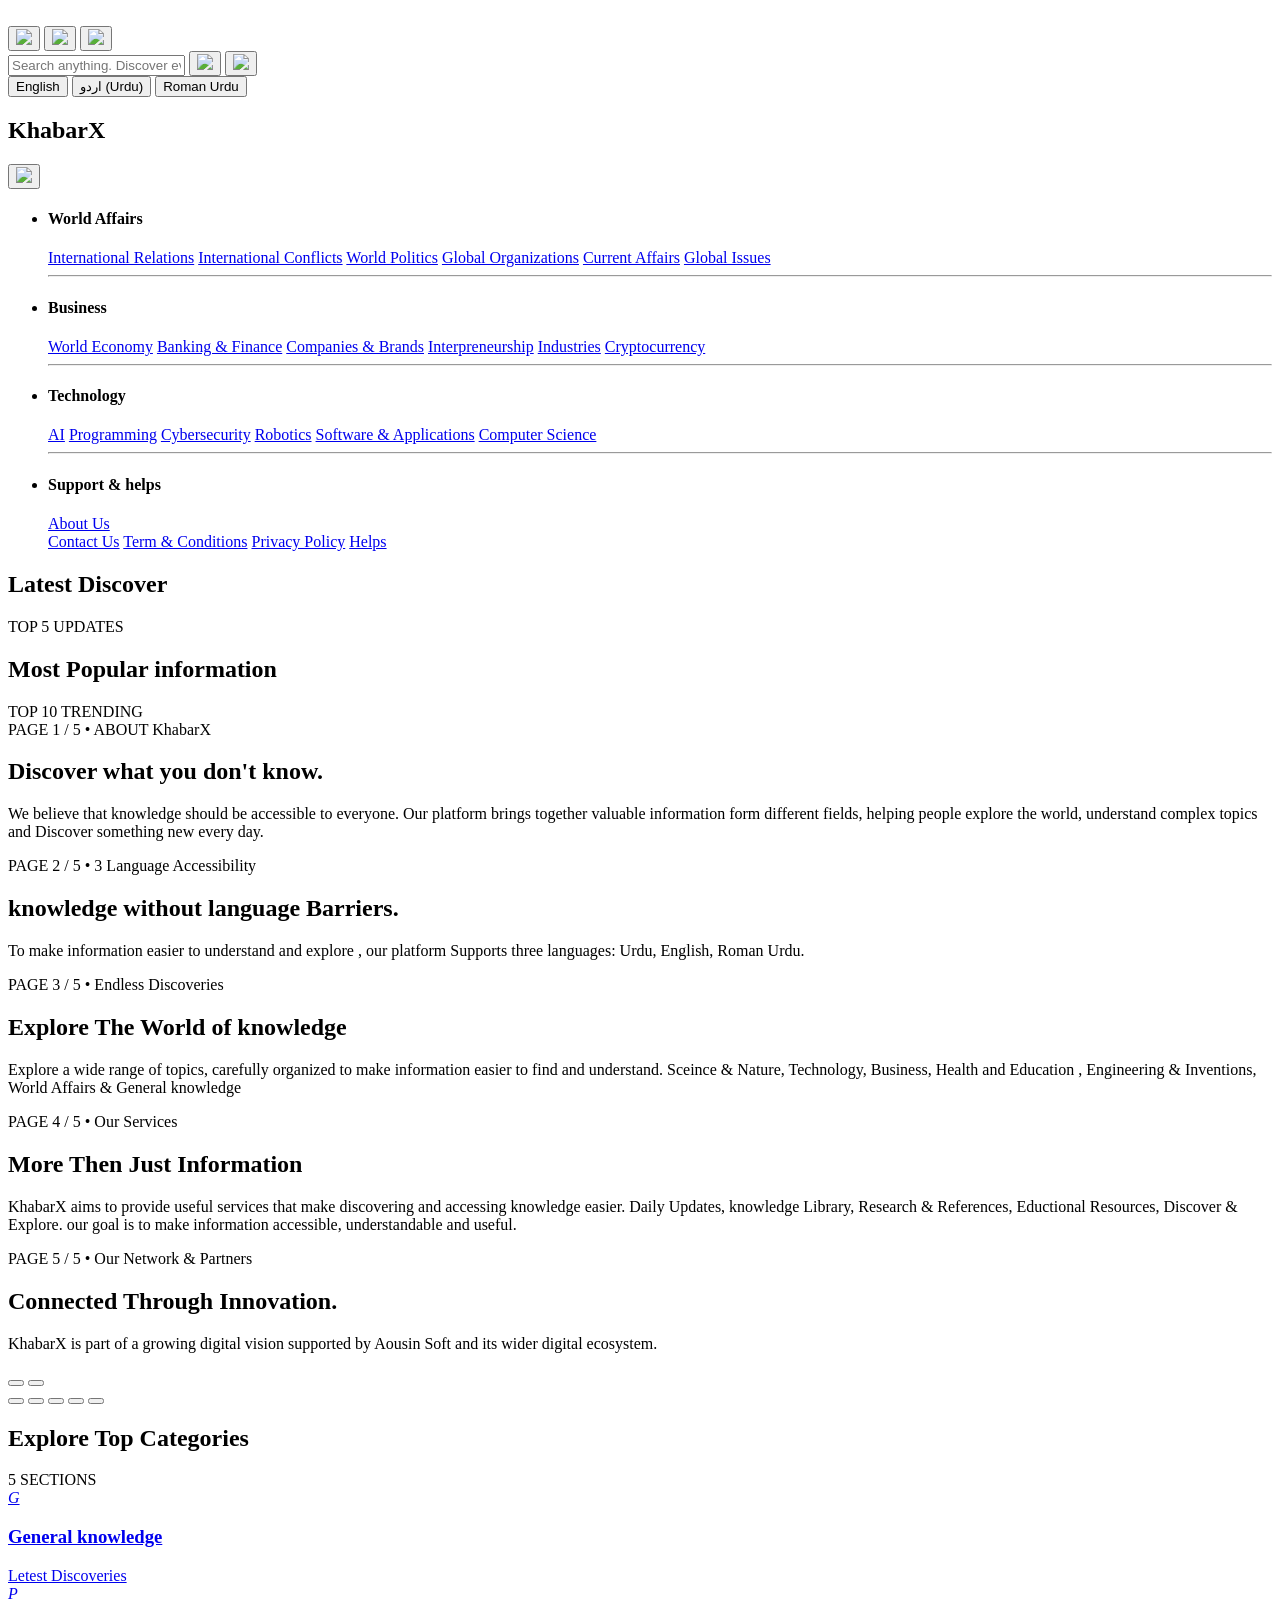
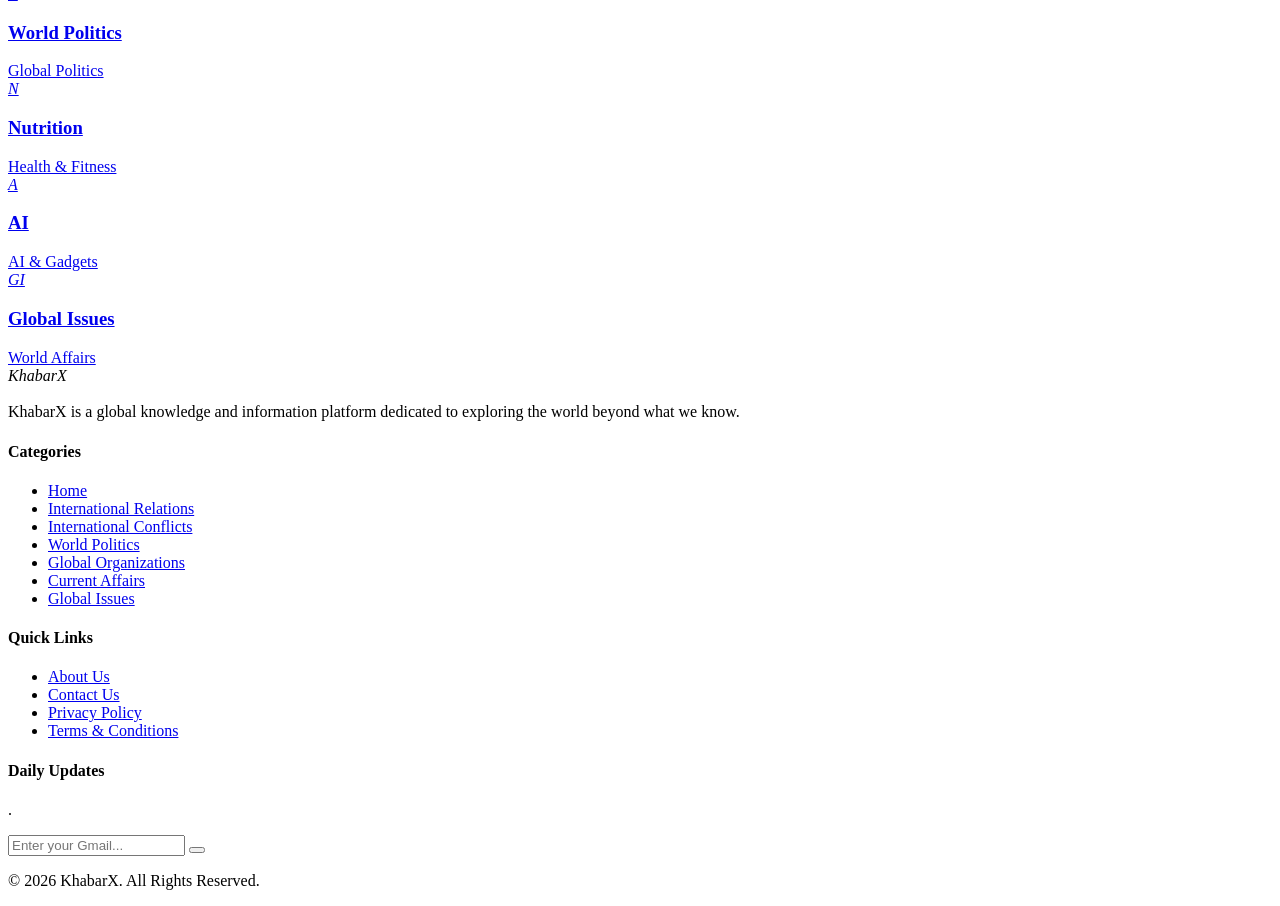
==== index.html @ 2eea6e73 "index file hian" ====
<!DOCTYPE html>
<html lang="en">
<head>
    <meta charset="UTF-8">
    <!-- Har device (Mobile, Tablet, PC) par sahi dikhne ke liye -->
    <meta name="viewport" content="width=device-width, initial-scale=1.0">
    <title>KHABARX</title>

    
    <!-- Agle step mein hum is CSS file ko banayenge -->
    <link rel="stylesheet" href="style.css">
</head>
<body>

    <!-- ================= HEADER SECTION ================= -->
    <header class="main-header">
        <!-- Left Side: Logo aur Website ka Naam -->
        <div class="header-left">
            <a href="index.html" class="brand">
                <i class="fa-solid fa-newspaper logo-icon"><img src="pic/logo.png" alt=""></i>
                <span class="site-name"></span>
            </a>
        </div>

        <!-- Right Side: Search, Language Changer, aur Menu Button -->
        <div class="header-right">
            <!-- Search Icon -->
            <button class="icon-btn" id="search-btn" aria-label="Search">
                <i class="fa-solid fa-magnifying-glass"><img src="pic/search.PNG"></i>
            </button>

            <!-- Language Changer Icon -->
            <button class="icon-btn" id="lang-btn" aria-label="Change Language">
                <i class="fa-solid fa-globe"><img src="pic/language.PNG"></i>
            </button>

            <!-- Menu Button Icon -->
            <button class="icon-btn" id="menu-btn" aria-label="Open Menu">
                <i class="fa-solid fa-bars"><img src="pic/menu.PNG"></i>
            </button>
        </div>
            <!-- ================= HIDDEN PANELS (Click karne par khulenge) ================= -->
    
    <!-- 1. Search Bar Panel -->
      <!-- 1. Search Bar Panel (Search + Close Buttons ke saath) -->
    <div id="search-panel" class="hidden-panel search-box-container">
        <div class="search-inner">
            <input type="text" id="search-input" placeholder="Search anything. Discover everything...">
            <!-- Button 1: Search karne ke liye -->
            <button id="submit-search" class="search-action-btn" aria-label="Search">
                <i class="fa-solid fa-magnifying-glass"><img src="pic/search.PNG"></i>
            </button>
            <!-- Button 2: Band karne ke liye -->
            <button id="close-search" class="close-btn" aria-label="Close">
                <i class="fa-solid fa-xmark"><img src="pic/close.PNG"></i>
            </button>
        </div>
    </div>

    <!-- 2. Language Dropdown Menu (3 Zabanein) -->
    <div id="lang-panel" class="hidden-panel lang-dropdown">
        <button class="lang-option active" data-lang="roman">English</button>
        <button class="lang-option" data-lang="urdu">اردو (Urdu)</button>
        <button class="lang-option" data-lang="english">Roman Urdu</button>
    </div>

    <!-- 3. Side Navigation Menu Drawer -->
    <div id="menu-panel" class="hidden-panel side-menu">
        <div class="menu-header">
            <h2>KhabarX</h2>
            <button id="close-menu" class="close-btn"><i class="fa-solid fa-xmark"><img src="pic/close.PNG"></i></button>
        </div>
        <ul class="menu-links">
            <!-- Side Menu aur Footer ke Links ko aise update karein -->
         <li><h4  class="catmenu">World Affairs</h4>
            <a href="category.html?cat=International-Relations">International Relations</a>
            <a href="category.html?cat=International-Conflicts">International Conflicts</a>
            <a href="category.html?cat=World-Politics">World Politics</a>   
            <a href="category.html?cat=Global-Organizations">Global Organizations</a>
            <a href="category.html?cat=Current-Affairs">Current Affairs</a>
            <a href="category.html?cat=Global-Issues">Global Issues</a>   
            <hr>
         </li>
         <li><h4  class="catmenu">Business</h4>
            <a href="category.html?cat=World-Economy">World Economy</a>
            <a href="category.html?cat=Banking-and-Finance">Banking & Finance</a>
            <a href="category.html?cat=Companies-and-Brands">Companies & Brands</a>   
            <a href="category.html?cat=Entrepreneurship">Interpreneurship</a>
            <a href="category.html?cat=Industries">Industries</a>
            <a href="category.html?cat=Cryptocurrency">Cryptocurrency</a>   
            <hr>
         </li>
          <li><h4  class="catmenu">Technology</h4>
            <a href="category.html?cat=AI">AI</a>
            <a href="category.html?cat=Programming">Programming</a>
            <a href="category.html?cat=Cybersecurity">Cybersecurity</a>   
            <a href="category.html?cat=Robotics">Robotics</a>
            <a href="category.html?cat=Software-and-Applications">Software & Applications</a>
            <a href="category.html?cat=Computer-Science">Computer Science</a>   
            <hr>
         </li>
         
         <li><h4 class="catmenu">Support & helps </h4>
            <a href="about.html">About Us</a></li>
            <a href="contuct.html">Contact Us</a></li>
            <a href="terms&conditions.html">Term & Conditions</a></li>
            <a href="privacy-policy.html">Privacy Policy</a></li>
            <a href="help.html">Helps</a></li>
            

       

        </ul>
        
    </div>

    </header>

    <!-- ================= MAIN CONTENT (Khali Jagah News Ke Liye) ================= -->
       <!-- ================= MAIN CONTENT ================= -->
    <main id="news-container">
        <!-- Section 2: Overall Latest 5 News -->
        <section class="latest-news-section">
            <div class="section-header">
                <h2><i class="fa-solid fa-bolt"></i> Latest Discover</h2>
                <span class="live-tag">TOP 5 UPDATES</span>
            </div>

            <!-- JavaScript yahan khud-ba-khud Latest 5 News dale gi -->
            <div id="home-latest-news-grid" class="latest-magazine-grid"></div>
        </section>

        

            <!-- ================= SECTION 4: MOST POPULAR 10 NEWS ================= -->
    <section class="popular-news-section">
        <div class="popular-container">
            <div class="section-header">
                 <h2><i class="fa-solid fa-fire"></i> <span>Most Popular information</span></h2>
                 <span class="live-tag" data-translate="top10Tag">TOP 10 TRENDING</span>
            </div>

            <!-- JavaScript yahan khud-ba-khud Top 10 Popular News dale gi -->
            <div id="popular-news-grid" class="popular-grid"></div>
        </div>
    </section>
        <!-- ================= SECTION 4: FULL-WIDTH 5-PAGE KNOWLEDGE SLIDER ================= -->
    <section class="full-width-slider-section">
        <div class="fw-slider-container">

            <!-- SLIDE 1 -->
            <div class="fw-slide active">
                <div class="fw-slide-content">
                    <span class="fw-badge">PAGE 1 / 5 • ABOUT KhabarX</span>
                    <div class="fw-icon"><i class="fa-solid fa-newspaper"></i></div>
                    <h2>Discover what you don't know.</h2>
                    <p>We believe that knowledge should be accessible to everyone. Our platform brings together valuable information form different fields, helping people explore the world, understand complex topics and Discover something new every day.</p>
                </div>
            </div>

            <!-- SLIDE 2 -->
            <div class="fw-slide">
                <div class="fw-slide-content">
                    <span class="fw-badge">PAGE 2 / 5 • 3 Language Accessibility</span>
                    <div class="fw-icon"><i class="fa-solid fa-globe"></i></div>
                    <h2>knowledge without language Barriers.</h2>
                    <p>To make information easier to understand and explore , our platform Supports three languages: Urdu, English, Roman Urdu.</p>
                </div>
            </div>

            <!-- SLIDE 3 -->
            <div class="fw-slide">
                <div class="fw-slide-content">
                    <span class="fw-badge">PAGE 3 / 5 • Endless Discoveries</span>
                    <div class="fw-icon"><i class="fa-solid fa-bolt"></i></div>
                    <h2>Explore The World of knowledge</h2>
                    <p>Explore a wide range of topics, carefully organized to make information easier to find and understand. Sceince & Nature, Technology, Business, Health and Education , Engineering & Inventions, World Affairs & General knowledge</p>
                </div>
            </div>

            <!-- SLIDE 4 -->
            <div class="fw-slide">
                <div class="fw-slide-content">
                    <span class="fw-badge">PAGE 4 / 5 • Our Services</span>
                    <div class="fw-icon"><i class="fa-solid fa-magnifying-glass"></i></div>
                    <h2>More Then Just Information</h2>
                    <p>KhabarX aims to provide useful services that make discovering and accessing knowledge easier. Daily Updates, knowledge Library, Research & References, Eductional Resources, Discover & Explore.  our goal is to make information accessible, understandable and useful.</p>
                </div>
            </div>

            <!-- SLIDE 5 -->
            <div class="fw-slide">
                <div class="fw-slide-content">
                    <span class="fw-badge">PAGE 5 / 5 • Our Network & Partners</span>
                    <div class="fw-icon"><i class="fa-solid fa-layer-group"></i></div>
                    <h2>Connected Through Innovation.</h2>
                    <p>KhabarX is part of a growing digital vision supported by Aousin Soft and its wider digital ecosystem.</p>
                </div>
            </div>

            <!-- Left & Right Arrows -->
            <button class="fw-arrow fw-prev" id="fw-prev-btn" aria-label="Previous">
                <i class="fa-solid fa-chevron-left"></i>
            </button>
            <button class="fw-arrow fw-next" id="fw-next-btn" aria-label="Next">
                <i class="fa-solid fa-chevron-right"></i>
            </button>

            <!-- Neeche 5 Dots -->
            <div class="fw-dots">
                <button class="fw-dot active" data-slide="0"></button>
                <button class="fw-dot" data-slide="1"></button>
                <button class="fw-dot" data-slide="2"></button>
                <button class="fw-dot" data-slide="3"></button>
                <button class="fw-dot" data-slide="4"></button>
            </div>

        </div>
    </section>


        <!-- ================= SECTION 5: TOP 5 CATEGORIES (CIRCLE SHOWCASE) ================= -->
    <section class="top-categories-section">
        <div class="categories-container">
            <div class="section-header">
                <h2><i class="fa-solid fa-compass"></i> <span data-translate="exploreCatHeading">Explore Top Categories</span></h2>
                <span class="live-tag" data-translate="top5CatTag">5 SECTIONS</span>
            </div>

            <div class="circle-categories-grid">
                
                <!-- Category 1: Pakistan -->
                <a href="category.html?cat=General-Knowledge" class="cat-circle-box">
                    <div class="cat-circle-ring">
                        <i class="fa-solid fa-landmark-dome">G</i>
                    </div>
                    <h3>General knowledge</h3>
                    <span class="cat-sub">Letest Discoveries</span>
                </a>

                <!-- Category 2: World -->
                <a href="category.html?cat=World-Politics" class="cat-circle-box">
                    <div class="cat-circle-ring">
                        <i class="fa-solid fa-earth-americas">P</i>
                    </div>
                    <h3>World Politics</h3>
                    <span class="cat-sub">Global Politics</span>
                </a>

                <!-- Category 3: Sports -->
                <a href="category.html?cat=Nutrition" class="cat-circle-box">
                    <div class="cat-circle-ring">
                        <i class="fa-solid fa-trophy">N</i>
                    </div>
                    <h3>Nutrition</h3>
                    <span class="cat-sub">Health & Fitness</span>
                </a>

                <!-- Category 4: Technology -->
                <a href="category.html?cat=AI" class="cat-circle-box">
                    <div class="cat-circle-ring">
                        <i class="fa-solid fa-microchip">A</i>
                    </div>
                    <h3>AI</h3>
                    <span class="cat-sub">AI & Gadgets</span>
                </a>

                <!-- Category 5: Business -->
                <a href="category.html?cat=Global-Issues" class="cat-circle-box">
                    <div class="cat-circle-ring">
                        <i class="fa-solid fa-chart-line">GI</i>
                    </div>
                    <h3>Global Issues</h3>
                    <span class="cat-sub">World Affairs</span>
                </a>

            </div>
        </div>
    </section>





    </main>


    <!-- ================= EXPERT LEVEL FOOTER SECTION ================= -->
    <footer class="expert-footer">
        <div class="footer-grid">
            
            <!-- Column 1: Website Info aur Social Icons -->
            <div class="footer-col">
                <div class="footer-brand">
                    <i class="fa-solid fa-newspaper">KhabarX</i>
                    <h3></h3>
                </div>
                <p>KhabarX is a global knowledge and information platform dedicated to exploring the world beyond what we know.</p>
                <!-- <div class="social-links">
                    <a href="#" aria-label="Facebook"><i class="fa-brands fa-facebook-f"> 𝐟</i></a>
                    <a href="#" aria-label="Twitter"><i class="fa-brands fa-x-twitter">X</i></a>
                    <a href="#" aria-label="Instagram"><i class="fa-brands fa-instagram">🅾</i></a>
                    <a href="#" aria-label="YouTube"><i class="fa-brands fa-youtube"></i></a>
                </div> -->
            </div>

            <!-- Column 2: News Categories -->
            <div class="footer-col">
                <h4>Categories</h4>
                <ul>
                   <!-- Side Menu aur Footer ke Links ko aise update karein -->
                 <li><a href="index.html">Home</a></li>
                 <li><a href="category.html?cat=International-Relations">International Relations</a> </li>
                 <li><a href="category.html?cat=International-Conflicts">International Conflicts</a></li>
                 <li><a href="category.html?cat=World-Politics">World Politics</a></li>
                 <li><a href="category.html?cat=Global-Organizations">Global Organizations</a></li>
                 <li><a href="category.html?cat=Current-Affairs">Current Affairs</a></li>
                <li><a href="category.html?cat=Global-Issues">Global Issues</a></li>

                </ul>
            </div>

            <!-- Column 3: Zaroori Links -->
            <div class="footer-col">
                <h4>Quick Links</h4>
                <ul>
                    <li><a href="about.html">About Us</a></li>
                    <li><a href="contuct.html">Contact Us</a></li>
                    <li><a href="privacy-policy.html">Privacy Policy</a></li>
                    <li><a href="terms&conditions.html">Terms & Conditions</a></li>
                </ul>
            </div>

            <!-- Column 4: Newsletter Subscription -->
            <div class="footer-col">
                <h4>Daily Updates</h4>
                <p data-translate="footerTagline">.</p>
                <form class="newsletter-form">
                    <input type="email" placeholder="Enter your Gmail..." required>
                    <button type="submit" aria-label="Subscribe">
                        <i class="fa-solid fa-paper-plane"></i>
                    </button>
                </form>
            </div>

        </div>

        <!-- Footer Bottom: Copyright -->
        <div class="footer-bottom">
            <p>&copy; 2026 KhabarX. All Rights Reserved.</p>
        </div>
    </footer>
    <script src="newsData.js"></script>    
    <script src="script.js"></script>
    <script src="translations.js"></script>
        


</body>
</html>
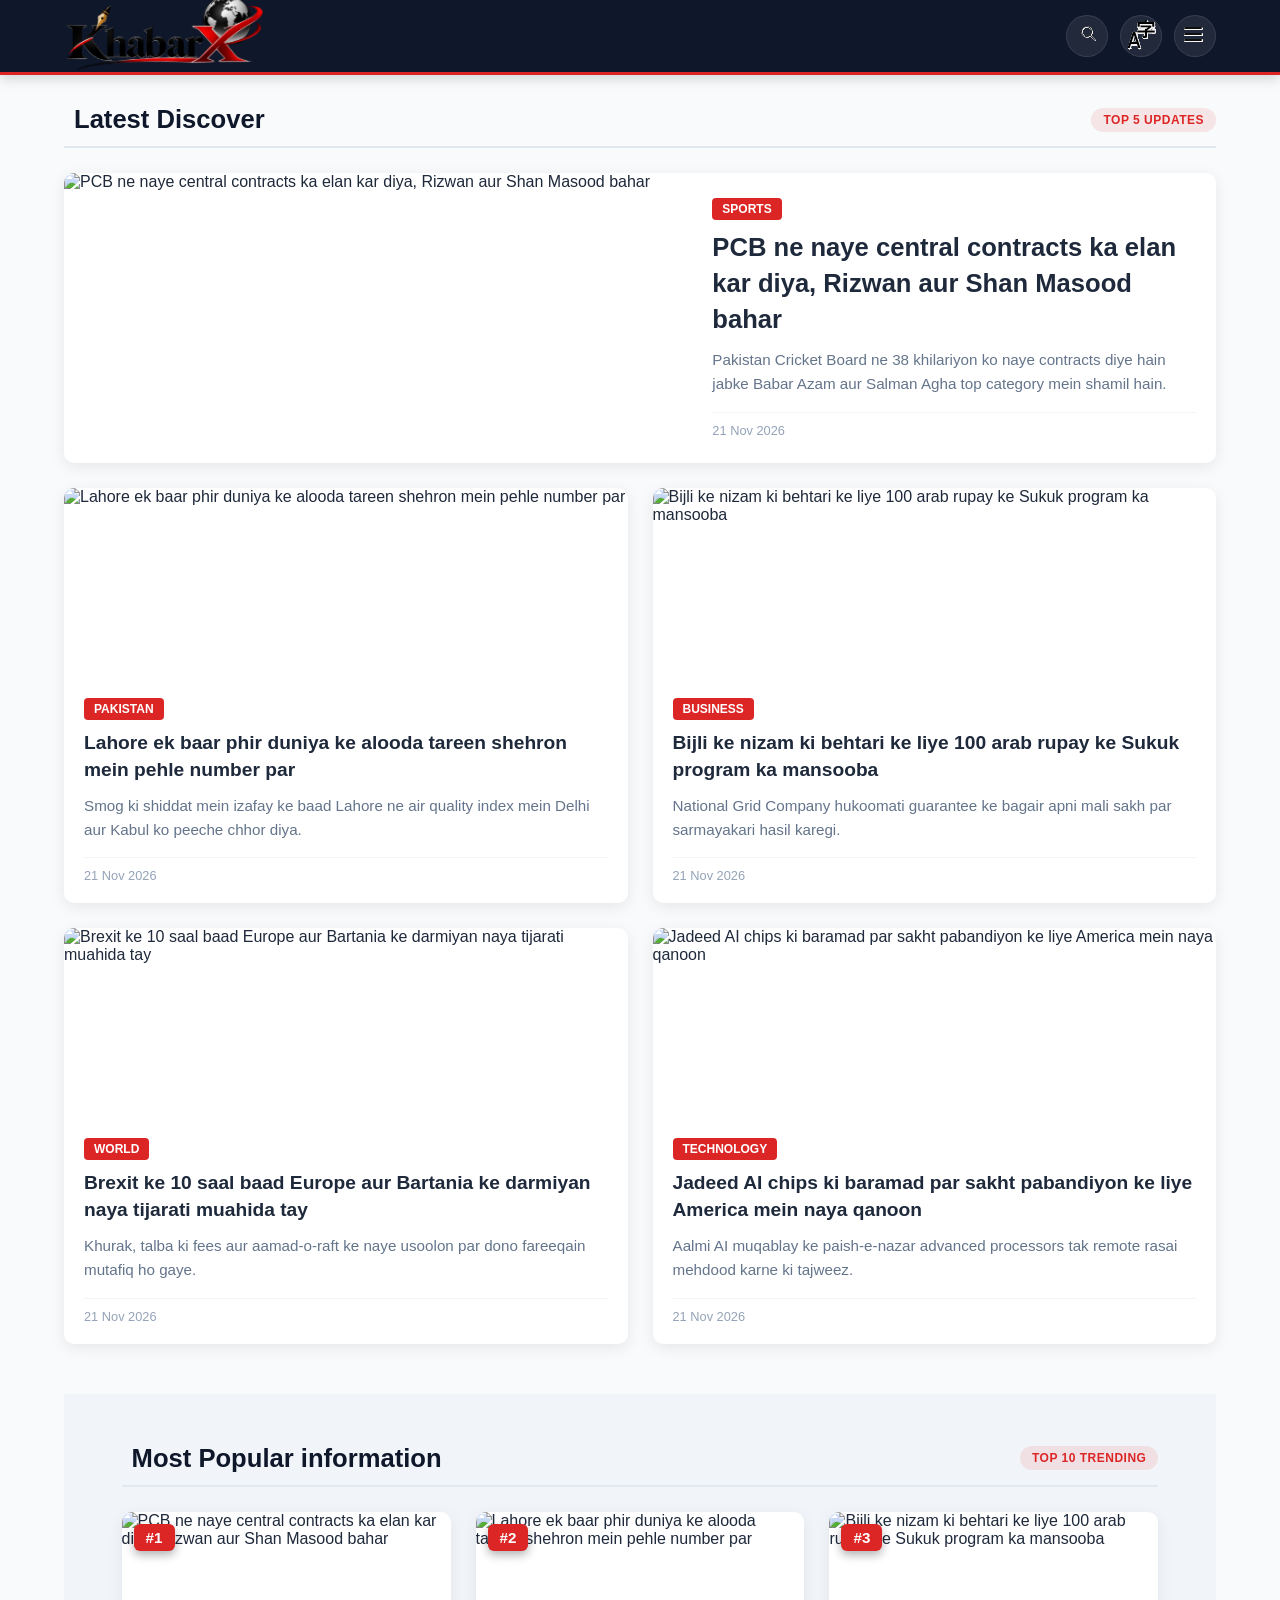
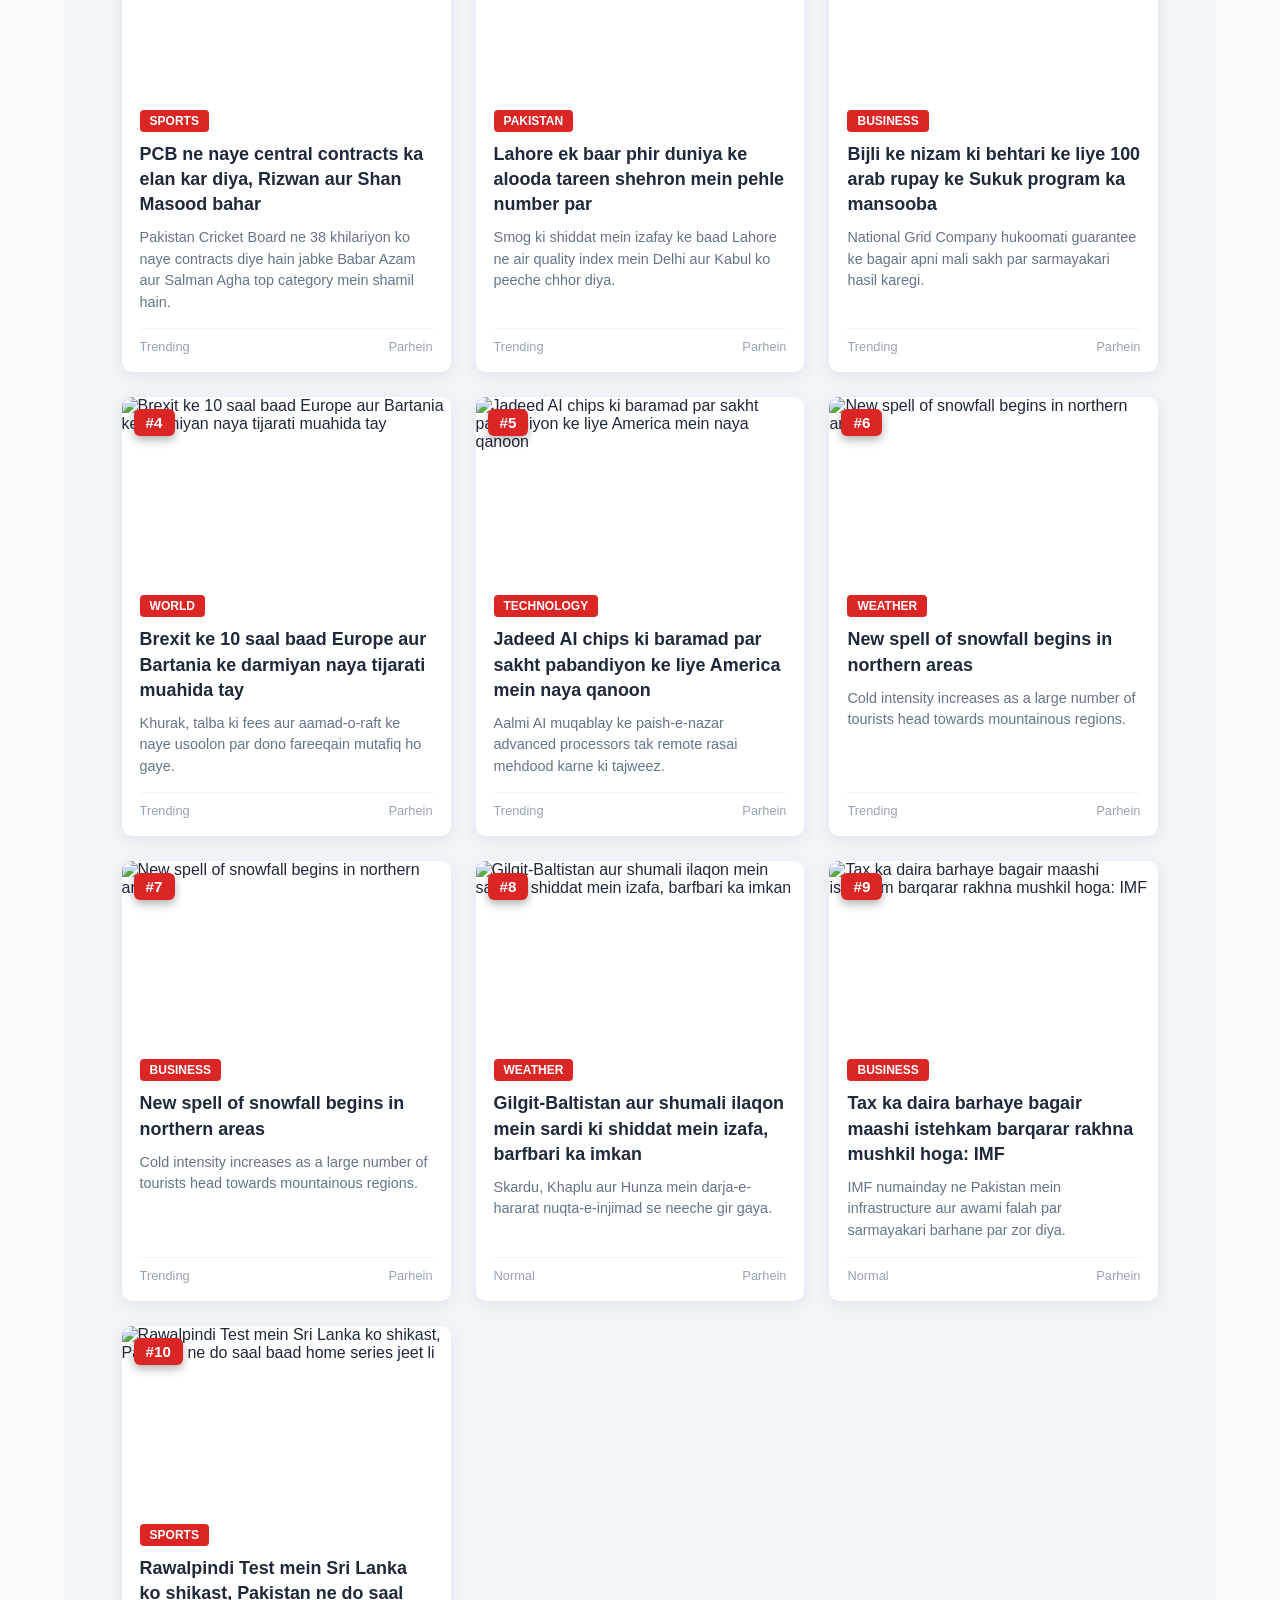
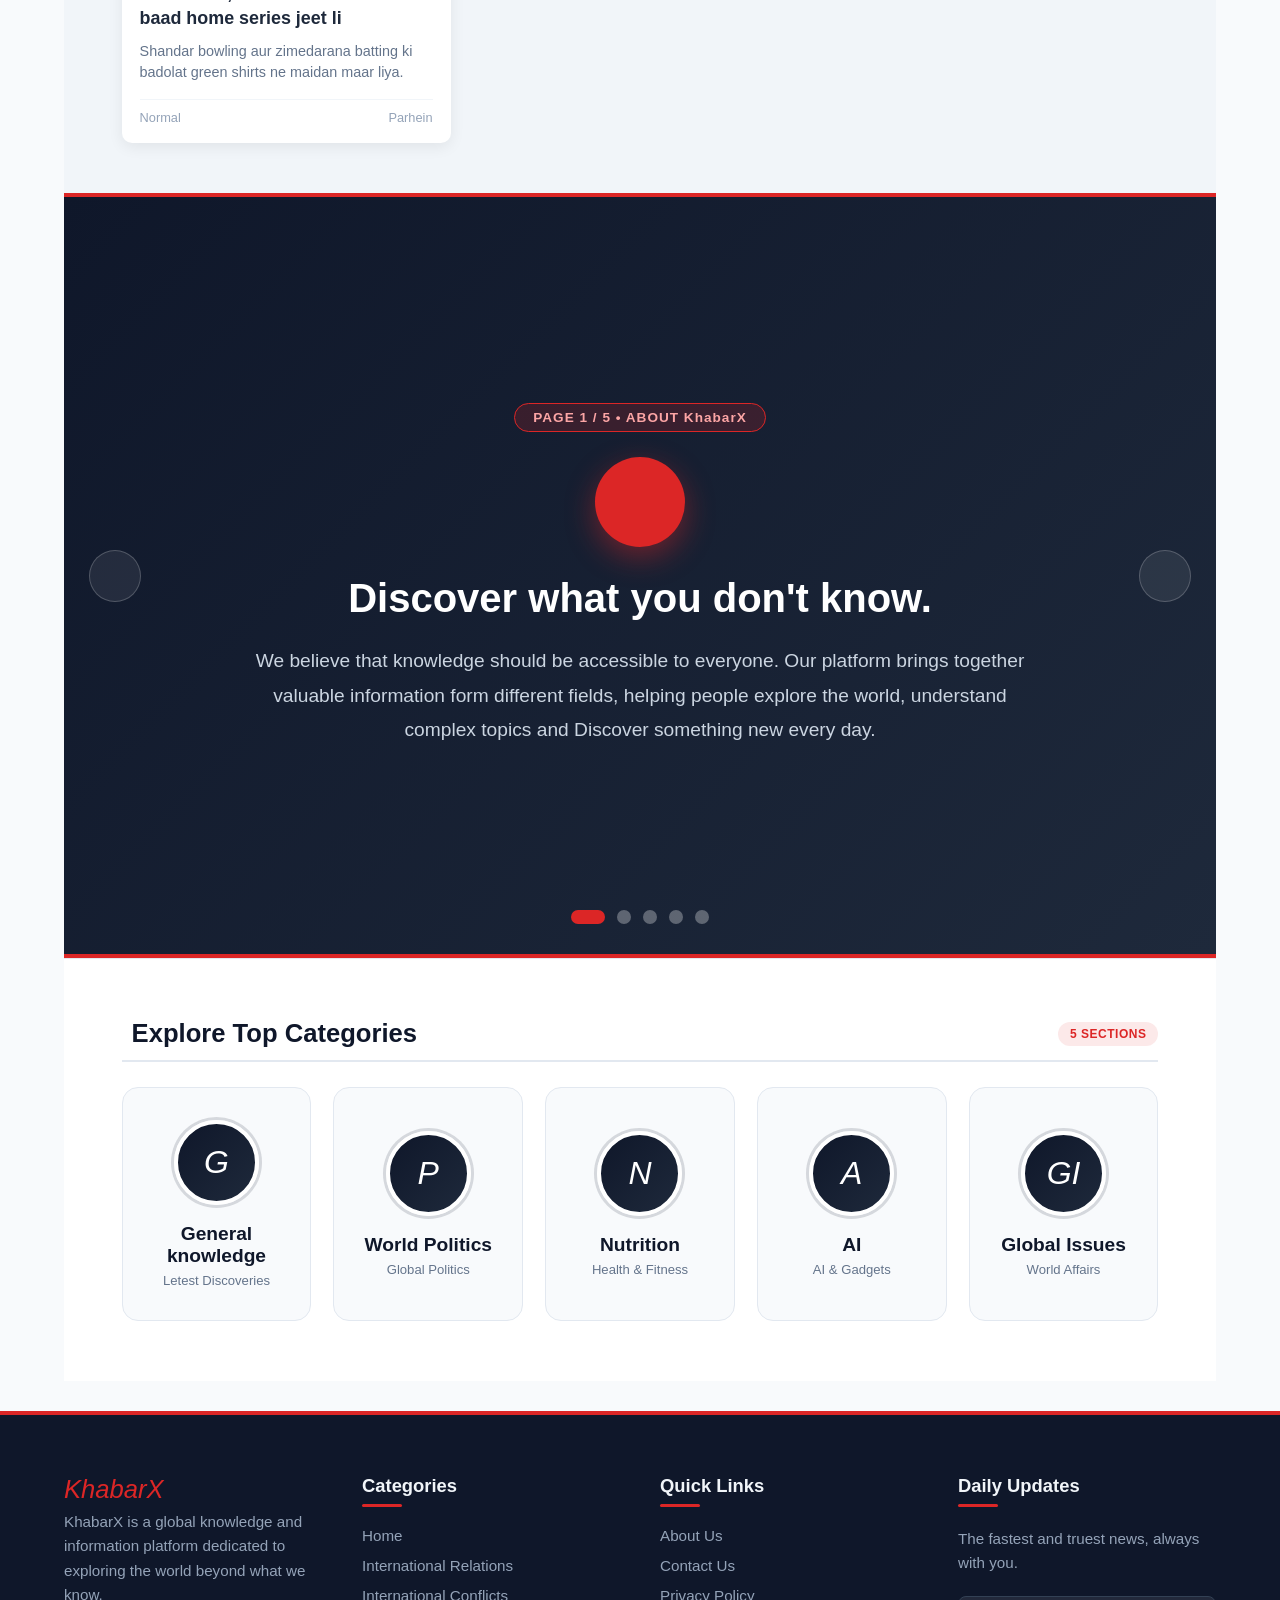
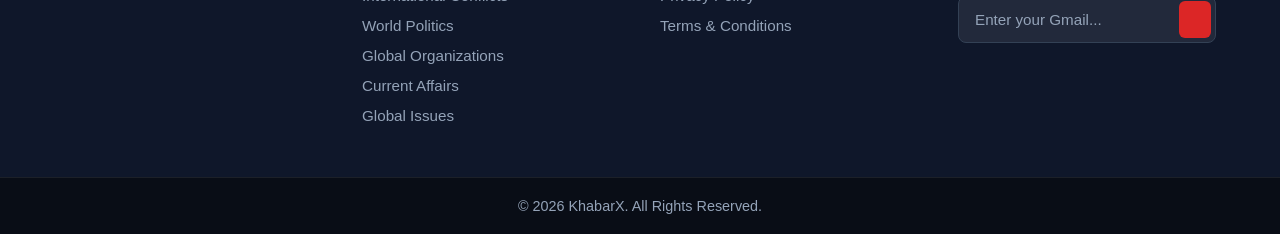
==== commit 1a4d3e90: "for google analytics" ====
--- a/index.html
+++ b/index.html
@@ -1,7 +1,14 @@
 <!DOCTYPE html>
 <html lang="en">
 <head>
+    
     <meta charset="UTF-8">
+    <script async src="https://www.googletagmanager.com/gtm.js?id=GTM-5VS5SVRN"></script>
+ <script>
+    window.dataLayer = window.dataLayer || [];
+    function gtag(){dataLayer.push(arguments);}
+    gtag('js', new Date());
+  </script>
     <!-- Har device (Mobile, Tablet, PC) par sahi dikhne ke liye -->
     <meta name="viewport" content="width=device-width, initial-scale=1.0">
     <title>KHABARX</title>
--- a/style.css
+++ b/style.css
@@ -0,0 +1,2145 @@
+/* ================= BASIC RESET & VARIABLES ================= */
+:root {
+    --primary-color: #0f172a;    /* Dark Navy Blue (Header & Footer) */
+    --accent-color: #dc2626;     /* News Red (Highlights & Hover) */
+    --bg-light: #f8fafc;         /* Halki Grey Background */
+    --text-dark: #1e293b;        /* Gehra Text */
+    --text-light: #f1f5f9;       /* Safed Text */
+    --text-muted: #94a3b8;       /* Halka Grey Text (Footer links) */
+    --border-color: #334155;     /* Border Line */
+    --transition: all 0.3s ease; /* Smooth Animation */
+}
+
+* {
+    margin: 0;
+    padding: 0;
+    box-sizing: border-box;
+    font-family: 'Segoe UI', Roboto, Helvetica, Arial, sans-serif;
+}
+
+body {
+    background-color: var(--bg-light);
+    color: var(--text-dark);
+    display: flex;
+    flex-direction: column;
+    min-height: 100vh; /* Footer hamesha neeche rahega */
+}
+
+/* ================= HEADER SECTION ================= */
+.main-header {
+    background-color: var(--primary-color);
+    color: var(--text-light);
+    padding: 15px 5%;
+    display: flex;
+    justify-content: space-between;
+    align-items: center;
+    position: sticky; /* Scroll karne par header upar chipka rahega */
+    top: 0;
+    z-index: 1000;
+    box-shadow: 0 4px 12px rgba(0, 0, 0, 0.15);
+    border-bottom: 3px solid var(--accent-color);
+}
+
+/* Left Side: Logo & Name */
+.header-left .brand {
+    display: flex;
+    align-items: center;
+    gap: 12px;
+    text-decoration: none;
+    color: var(--text-light);
+}
+
+.logo-icon {
+    font-size: 1.8rem;
+    position: fixed;
+    height: 100px !important;
+    size: initial;
+    display: flex;
+    color: var(--accent-color);
+    transition: var(--transition);
+}
+
+.brand:hover .logo-icon {
+    transform: rotate(-8deg) scale(1.1);
+}
+
+.site-name {
+    font-size: 1.5rem;
+    font-weight: 800;
+    letter-spacing: 1px;
+    text-transform: uppercase;
+}
+
+/* Right Side: Icons (Search, Language, Menu) */
+.header-right {
+    display: flex;
+    align-items: center;
+    gap: 12px;
+    z-index: 1000;
+}
+
+.icon-btn {
+    background-color: rgba(255, 255, 255, 0.08);
+    color: var(--text-light);
+    border: 1px solid rgba(255, 255, 255, 0.1);
+    width: 42px;
+    height: 42px;
+    border-radius: 50%; /* Gol Buttons */
+    display: flex;
+    justify-content: center;
+    align-items: center;
+    font-size: 1.1rem;
+    cursor: pointer;
+    transition: var(--transition);
+}
+
+.icon-btn:hover {
+    background-color: var(--accent-color);
+    border-color: var(--accent-color);
+    transform: translateY(-2px);
+}
+
+.icon-btn:active {
+    transform: scale(0.95);
+}
+
+/* ================= MAIN CONTENT (Khali Jagah) ================= */
+#news-container {
+    flex: 1; /* Bachi hui saari jagah lega taake footer neeche rahe */
+    width: 100%;
+    max-width: 1280px;
+    margin: 0 auto;
+    padding: 30px 5%;
+}
+
+/* ================= INDEX HERO / INTRO SECTION ================= */
+/* ================= SECTION 2: LATEST 5 NEWS (MAGAZINE STYLE) ================= */
+.latest-news-section {
+    margin-bottom: 50px;
+}
+
+.section-header {
+    display: flex;
+    justify-content: space-between;
+    align-items: center;
+    margin-bottom: 25px;
+    padding-bottom: 12px;
+    border-bottom: 2px solid #e2e8f0;
+}
+
+.section-header h2 {
+    font-size: 1.6rem;
+    font-weight: 800;
+    color: var(--primary-color);
+    display: flex;
+    align-items: center;
+    gap: 10px;
+}
+
+.section-header h2 i {
+    color: var(--accent-color);
+}
+
+.live-tag {
+    background-color: rgba(220, 38, 38, 0.1);
+    color: var(--accent-color);
+    font-size: 0.75rem;
+    font-weight: 800;
+    padding: 5px 12px;
+    border-radius: 20px;
+    letter-spacing: 0.5px;
+}
+
+/* Magazine Grid: Pehli khabar bari, baqi 4 cards neeche/saath */
+.latest-magazine-grid {
+    display: grid;
+    grid-template-columns: repeat(2, 1fr);
+    gap: 25px;
+}
+
+/* Sab se pehli (#1 Latest) News ko poori chaurai (Full Width Featured) dena */
+.latest-magazine-grid .news-card:first-child {
+    grid-column: 1 / -1;
+    display: grid;
+    grid-template-columns: 1.2fr 1fr;
+    align-items: center;
+}
+
+.latest-magazine-grid .news-card:first-child img {
+    height: 100%;
+    min-height: 290px;
+    max-height: 360px;
+}
+
+.latest-magazine-grid .news-card:first-child h3 {
+    font-size: 1.6rem;
+}
+
+/* Mobile & Tablet Responsive */
+@media (max-width: 768px) {
+    .latest-magazine-grid {
+        grid-template-columns: 1fr;
+    }
+
+    .latest-magazine-grid .news-card:first-child {
+        grid-template-columns: 1fr;
+    }
+
+    .latest-magazine-grid .news-card:first-child img {
+        height: 210px;
+        min-height: auto;
+    }
+
+    .latest-magazine-grid .news-card:first-child h3 {
+        font-size: 1.25rem;
+    }
+}
+
+
+
+
+
+
+
+
+/* ================= SECTION 4: MOST POPULAR 10 NEWS ================= */
+.popular-news-section {
+    width: 100%;
+    padding: 50px 5%;
+    background-color: #f1f5f9;
+}
+
+.popular-container {
+    max-width: 1280px;
+    margin: 0 auto;
+}
+
+.popular-grid {
+    display: grid;
+    grid-template-columns: repeat(auto-fill, minmax(280px, 1fr));
+    gap: 25px;
+}
+
+.popular-card {
+    position: relative;
+    background-color: #ffffff;
+    border-radius: 10px;
+    overflow: hidden;
+    box-shadow: 0 4px 15px rgba(0, 0, 0, 0.07);
+    transition: var(--transition);
+    cursor: pointer;
+    display: flex;
+    flex-direction: column;
+}
+
+.popular-card:hover {
+    transform: translateY(-5px);
+    box-shadow: 0 10px 25px rgba(0, 0, 0, 0.14);
+}
+
+/* Top-Left Ranking Number (#1, #2, #3...) */
+.rank-badge {
+    position: absolute;
+    top: 12px;
+    left: 12px;
+    background-color: var(--accent-color);
+    color: #ffffff;
+    font-weight: 800;
+    font-size: 0.95rem;
+    padding: 5px 12px;
+    border-radius: 6px;
+    box-shadow: 0 4px 10px rgba(0, 0, 0, 0.3);
+    z-index: 2;
+}
+
+.popular-card img {
+    width: 100%;
+    height: 180px;
+    object-fit: cover;
+}
+
+.popular-card-body {
+    padding: 18px;
+    flex: 1;
+    display: flex;
+    flex-direction: column;
+}
+
+.popular-card-body h3 {
+    font-size: 1.12rem;
+    color: var(--text-dark);
+    line-height: 1.4;
+    margin-bottom: 10px;
+}
+
+.popular-card-body p {
+    font-size: 0.9rem;
+    color: #64748b;
+    line-height: 1.5;
+    margin-bottom: 15px;
+    flex: 1;
+}
+
+.popular-meta {
+    display: flex;
+    justify-content: space-between;
+    align-items: center;
+    font-size: 0.8rem;
+    color: #94a3b8;
+    border-top: 1px solid #f1f5f9;
+    padding-top: 10px;
+}
+
+
+
+
+/* ================= FULL-WIDTH 5-PAGE KNOWLEDGE SLIDER ================= */
+.full-width-slider-section {
+    width: 100%;
+    min-height: 85vh;
+    background: linear-gradient(135deg, #0f172a 0%, #1e293b 100%);
+    border-top: 4px solid var(--accent-color);
+    border-bottom: 4px solid var(--accent-color);
+    position: relative;
+    display: flex;
+    align-items: center;
+    justify-content: center;
+    overflow: hidden;
+    margin: 0;
+}
+
+.fw-slider-container {
+    width: 100%;
+    max-width: 1200px;
+    margin: 0 auto;
+    padding: 60px 80px;
+    text-align: center;
+}
+
+.fw-slide {
+    display: none;
+    animation: slideFadeIn 0.5s ease;
+}
+
+.fw-slide.active {
+    display: block;
+}
+
+.fw-slide-content {
+    max-width: 800px;
+    margin: 0 auto;
+}
+
+.fw-badge {
+    display: inline-block;
+    background-color: rgba(220, 38, 38, 0.18);
+    color: #fca5a5;
+    border: 1px solid var(--accent-color);
+    padding: 6px 18px;
+    border-radius: 25px;
+    font-size: 0.85rem;
+    font-weight: 700;
+    letter-spacing: 1px;
+    margin-bottom: 25px;
+}
+
+.fw-icon {
+    width: 90px;
+    height: 90px;
+    background-color: var(--accent-color);
+    color: white;
+    border-radius: 50%;
+    display: flex;
+    justify-content: center;
+    align-items: center;
+    font-size: 2.4rem;
+    margin: 0 auto 25px auto;
+    box-shadow: 0 10px 30px rgba(220, 38, 38, 0.45);
+}
+
+.fw-slide h2 {
+    font-size: 2.5rem;
+    font-weight: 800;
+    color: #ffffff;
+    margin-bottom: 20px;
+    line-height: 1.3;
+}
+
+.fw-slide p {
+    font-size: 1.2rem;
+    line-height: 1.8;
+    color: #cbd5e1;
+}
+
+.fw-arrow {
+    position: absolute;
+    top: 50%;
+    transform: translateY(-50%);
+    background-color: rgba(255, 255, 255, 0.08);
+    color: white;
+    border: 1px solid rgba(255, 255, 255, 0.2);
+    width: 52px;
+    height: 52px;
+    border-radius: 50%;
+    font-size: 1.2rem;
+    cursor: pointer;
+    display: flex;
+    justify-content: center;
+    align-items: center;
+    transition: var(--transition);
+    z-index: 10;
+}
+
+.fw-arrow:hover {
+    background-color: var(--accent-color);
+    border-color: var(--accent-color);
+}
+
+.fw-prev { left: 25px; }
+.fw-next { right: 25px; }
+
+.fw-dots {
+    position: absolute;
+    bottom: 30px;
+    left: 50%;
+    transform: translateX(-50%);
+    display: flex;
+    gap: 12px;
+    z-index: 10;
+}
+
+.fw-dot {
+    width: 14px;
+    height: 14px;
+    border-radius: 50%;
+    background-color: rgba(255, 255, 255, 0.3);
+    border: none;
+    cursor: pointer;
+    transition: var(--transition);
+}
+
+.fw-dot.active {
+    background-color: var(--accent-color);
+    width: 34px;
+    border-radius: 10px;
+}
+
+@keyframes slideFadeIn {
+    from { opacity: 0; transform: translateY(12px); }
+    to { opacity: 1; transform: translateY(0); }
+}
+
+@media (max-width: 768px) {
+    .full-width-slider-section { min-height: 80vh; }
+    .fw-slider-container { padding: 50px 25px 75px 25px; }
+    .fw-icon { width: 70px; height: 70px; font-size: 1.8rem; }
+    .fw-slide h2 { font-size: 1.65rem; }
+    .fw-slide p { font-size: 1rem; }
+    .fw-arrow { width: 40px; height: 40px; font-size: 1rem; }
+    .fw-prev { left: 10px; }
+    .fw-next { right: 10px; }
+}
+
+
+
+/* ================= EXPERT LEVEL FOOTER SECTION ================= */
+.expert-footer {
+    background-color: var(--primary-color);
+    color: var(--text-light);
+    padding-top: 60px;
+    margin-top: auto;
+    border-top: 4px solid var(--accent-color);
+}
+
+.footer-grid {
+    max-width: 1280px;
+    margin: 0 auto;
+    padding: 0 5% 40px 5%;
+    display: grid;
+    grid-template-columns: repeat(4, 1fr); /* Desktop par 4 barabar columns */
+    gap: 40px;
+}
+
+/* Footer Column 1: Brand & Socials */
+.footer-brand {
+    display: flex;
+    align-items: center;
+    gap: 10px;
+    margin-bottom: 15px;
+}
+
+.footer-brand i {
+    font-size: 1.6rem;
+    height: 20px;
+    color: var(--accent-color);
+}
+
+.footer-brand h3 {
+    font-size: 1.4rem;
+    font-weight: 800;
+    letter-spacing: 0.5px;
+}
+
+.footer-col p {
+    color: var(--text-muted);
+    line-height: 1.6;
+    font-size: 0.95rem;
+    margin-bottom: 20px;
+}
+
+.social-links {
+    display: flex;
+    gap: 12px;
+}
+
+.social-links a {
+    width: 38px;
+    height: 38px;
+    background-color: rgba(255, 255, 255, 0.08);
+    color: var(--text-light);
+    border-radius: 8px;
+    display: flex;
+    justify-content: center;
+    align-items: center;
+    text-decoration: none;
+    transition: var(--transition);
+}
+
+.social-links a:hover {
+    background-color: var(--accent-color);
+    transform: translateY(-3px);
+}
+
+/* Footer Columns 2 & 3: Links */
+.footer-col h4 {
+    font-size: 1.15rem;
+    font-weight: 700;
+    margin-bottom: 20px;
+    position: relative;
+    padding-bottom: 10px;
+}
+
+/* Headings ke neeche choti laal line */
+.footer-col h4::after {
+    content: '';
+    position: absolute;
+    left: 0;
+    bottom: 0;
+    width: 40px;
+    height: 3px;
+    background-color: var(--accent-color);
+    border-radius: 2px;
+}
+
+.footer-col ul {
+    list-style: none;
+}
+
+.footer-col ul li {
+    margin-bottom: 12px;
+}
+
+.footer-col ul li a {
+    color: var(--text-muted);
+    text-decoration: none;
+    font-size: 0.95rem;
+    transition: var(--transition);
+    display: inline-block;
+}
+
+.footer-col ul li a:hover {
+    color: var(--text-light);
+    transform: translateX(6px); /* Hover karne par halka sa aage khiskega */
+}
+
+/* Footer Column 4: Newsletter Form */
+.newsletter-form {
+    display: flex;
+    background-color: rgba(255, 255, 255, 0.08);
+    border: 1px solid var(--border-color);
+    border-radius: 8px;
+    overflow: hidden;
+    padding: 4px;
+}
+
+.newsletter-form input {
+    flex: 1;
+    background: transparent;
+    border: none;
+    padding: 10px 12px;
+    color: var(--text-light);
+    font-size: 0.95rem;
+    outline: none;
+    min-width: 0; /* Mobile overflow rokne ke liye */
+}
+
+.newsletter-form input::placeholder {
+    color: var(--text-muted);
+}
+
+.newsletter-form button {
+    background-color: var(--accent-color);
+    color: var(--text-light);
+    border: none;
+    padding: 10px 16px;
+    border-radius: 6px;
+    cursor: pointer;
+    font-size: 1rem;
+    transition: var(--transition);
+}
+
+.newsletter-form button:hover {
+    background-color: #b91c1c;
+}
+
+/* Footer Bottom: Copyright */
+.footer-bottom {
+    background-color: #090d16;
+    text-align: center;
+    padding: 20px 5%;
+    border-top: 1px solid rgba(255, 255, 255, 0.08);
+}
+
+.footer-bottom p {
+    color: var(--text-muted);
+    font-size: 0.9rem;
+}
+
+/* ================= RESPONSIVE DESIGN (Har Device Ke Liye) ================= */
+
+/* Tablets & Choti Laptop Screens (992px se kam) */
+@media (max-width: 992px) {
+    .footer-grid {
+        grid-template-columns: repeat(2, 1fr); /* 4 columns ki jagah 2x2 grid */
+        gap: 30px;
+    }
+}
+
+/* Mobile Phones (600px se kam) */
+@media (max-width: 600px) {
+    .main-header {
+        padding: 12px 4%;
+    }
+
+    .logo-icon {
+        font-size: 1.5rem;
+    }
+
+    .site-name {
+        font-size: 1.2rem;
+    }
+
+    .header-right {
+        gap: 8px;
+    }
+
+    .icon-btn {
+        width: 36px;
+        height: 36px;
+        font-size: 0.95rem;
+    }
+
+    .expert-footer {
+        padding-top: 40px;
+    }
+
+    .footer-grid {
+        grid-template-columns: 1fr; /* Mobile par saare columns ek ke neeche ek */
+        gap: 30px;
+    }
+}
+
+
+
+
+/* ================= HIDDEN PANELS & DROPDOWNS ================= */
+.hidden-panel {
+    display: none; /* Shuru mein sab chupay rahenge */
+}
+
+/* 1. Search Bar Design */
+.search-box-container {
+    background-color: #1e293b;
+    padding: 15px 5%;
+    border-bottom: 2px solid var(--accent-color);
+    animation: slideDown 0.3s ease;
+    z-index: 1000;
+}
+
+.search-box-container.active {
+    display: block;
+}
+
+.search-inner {
+    max-width: 800px;
+    margin: 0 auto;
+    display: flex;
+    gap: 10px;
+}
+
+.search-inner input {
+    flex: 1;
+    padding: 12px 15px;
+    border-radius: 6px;
+    border: 1px solid var(--border-color);
+    background-color: var(--primary-color);
+    color: var(--text-light);
+    font-size: 1rem;
+    outline: none;
+}
+
+.close-btn {
+    background: var(--accent-color);
+    color: white;
+    border: none;
+    width: 42px;
+    height: 42px;
+    border-radius: 6px;
+    cursor: pointer;
+    font-size: 1.1rem;
+}
+
+/* 2. Language Dropdown (Header ke right side ke neeche) */
+.lang-dropdown {
+    position: fixed;
+    top: 75px;
+    right: 5%;
+    background-color: var(--primary-color);
+    border: 1px solid var(--border-color);
+    border-radius: 8px;
+    box-shadow: 0 10px 25px rgba(0, 0, 0, 0.3);
+    z-index: 1001;
+    width: 160px;
+    overflow: hidden;
+    flex-direction: column;
+}
+
+.lang-dropdown.active {
+    display: flex;
+}
+
+.lang-option {
+    background: transparent;
+    color: var(--text-light);
+    border: none;
+    padding: 12px 15px;
+    text-align: left;
+    cursor: pointer;
+    font-size: 0.95rem;
+    border-bottom: 1px solid rgba(255, 255, 255, 0.08);
+    transition: var(--transition);
+}
+
+.lang-option:last-child {
+    border-bottom: none;
+}
+
+.lang-option:hover, .lang-option.active {
+    background-color: var(--accent-color);
+}
+
+/* 3. Side Menu Drawer */
+/* 3. Side Menu Drawer (Scrollable & Mobile Friendly) */
+.side-menu {
+    position: fixed;
+    top: 0;
+    right: 0;
+    width: 280px;
+    height: 100vh; /* Poori screen ki height */
+    max-height: 100dvh; /* Mobile browsers ke address bar ke hisab se exact height */
+    background-color: var(--primary-color);
+    z-index: 1002;
+    padding: 25px 20px;
+    box-shadow: -5px 0 25px rgba(0, 0, 0, 0.4);
+    flex-direction: column;
+    overflow: hidden; /* Bahar ka overflow rokega */
+}
+
+.side-menu.active {
+    display: flex;
+}
+
+.menu-header {
+    display: flex;
+    justify-content: space-between;
+    align-items: center;
+    padding-bottom: 15px;
+    border-bottom: 2px solid var(--accent-color);
+    margin-bottom: 15px;
+    color: var(--text-light);
+    flex-shrink: 0; /* Header upar fix rahega, pichkega nahi */
+}
+
+/* Sirf yeh links wali list smoothly scroll hogi */
+.menu-links {
+    list-style: none;
+    flex: 1; /* Bachi hui saari jagah lega */
+    overflow-y: auto; /* Links zyada hone par khud scroll bar aa jayega */
+    padding-right: 6px; /* Scrollbar aur text ke beech thori jagah */
+}
+
+/* Khubsurat Slim Custom Scrollbar */
+.menu-links::-webkit-scrollbar {
+    width: 5px;
+}
+
+.menu-links::-webkit-scrollbar-track {
+    background: rgba(255, 255, 255, 0.05);
+    border-radius: 10px;
+}
+
+.menu-links::-webkit-scrollbar-thumb {
+    background: var(--accent-color);
+    border-radius: 10px;
+}
+
+.menu-links li {
+    margin-bottom: 18px;
+
+}
+
+.menu-links a {
+    color: var(--text-light);
+    text-decoration: none;
+    font-size: 1.05rem;
+    display: block;
+    padding: 10px 12px;
+    border-radius: 6px;
+    transition: var(--transition);
+    margin-bottom: 10px;
+}
+.catmenu{
+    margin-bottom: 15px;
+    margin-top: 10px;
+    color: rgb(207, 207, 43);
+}
+.menu-links a:hover {
+    background-color: rgba(255, 255, 255, 0.1);
+    color: var(--accent-color);
+    padding-left: 16px;
+}
+
+
+@keyframes slideDown {
+    from { opacity: 0; transform: translateY(-10px); }
+    to { opacity: 1; transform: translateY(0); }
+}
+
+
+
+/* 1. Search Bar Design (100% Mobile Safe) */
+.search-box-container {
+    background-color: #1e293b;
+    padding: 12px 4%;
+    border-bottom: 2px solid var(--accent-color);
+    width: 100%;
+    z-index: 1000;
+    max-width: 100vw;
+    overflow: hidden; /* Screen se bahar jane se rokega */
+    animation: slideDown 0.3s ease;
+}
+
+.search-box-container.active {
+    display: block;
+}
+
+.search-inner {
+    width: 100%;
+    max-width: 800px;
+    margin: 0 auto;
+    display: flex;
+    align-items: center;
+    gap: 8px;
+}
+
+.search-inner input {
+    flex: 1;
+    min-width: 0; /* YEH LINE MOBILE PAR SCREEN BIKHARNE SE ROKTI HAI */
+    width: 100%;
+    height: 42px;
+    padding: 0 12px;
+    border-radius: 6px;
+    border: 1px solid var(--border-color);
+    background-color: var(--primary-color);
+    color: var(--text-light);
+    font-size: 1rem;
+    outline: none;
+}
+
+/* Search Action Button */
+.search-action-btn {
+    background-color: #2563eb; /* Neela rang taake Close button se alag dikhe */
+    color: white;
+    border: none;
+    min-width: 42px;
+    height: 42px;
+    border-radius: 6px;
+    cursor: pointer;
+    font-size: 1rem;
+    display: flex;
+    justify-content: center;
+    align-items: center;
+    flex-shrink: 0; /* Mobile par button pichke ga nahi */
+    transition: var(--transition);
+}
+
+.search-action-btn:hover {
+    background-color: #1d4ed8;
+}
+
+/* Close Button */
+.close-btn {
+    background-color: var(--accent-color);
+    color: white;
+    border: none;
+    min-width: 42px;
+    height: 42px;
+    border-radius: 6px;
+    cursor: pointer;
+    font-size: 1.1rem;
+    display: flex;
+    justify-content: center;
+    align-items: center;
+    flex-shrink: 0; /* Mobile par button pichke ga nahi */
+    transition: var(--transition);
+}
+
+
+
+
+
+
+/* ================= SEARCH RESULTS & NEWS CARDS ================= */
+.search-status-bar {
+    display: flex;
+    justify-content: space-between;
+    align-items: center;
+    background-color: white;
+    padding: 15px 20px;
+    border-radius: 8px;
+    margin-bottom: 25px;
+    box-shadow: 0 2px 8px rgba(0, 0, 0, 0.08);
+    border-left: 4px solid var(--accent-color);
+    flex-wrap: wrap;
+    gap: 10px;
+}
+
+.reset-btn {
+    background-color: var(--primary-color);
+    color: white;
+    border: none;
+    padding: 8px 16px;
+    border-radius: 6px;
+    cursor: pointer;
+    font-size: 0.9rem;
+    transition: var(--transition);
+}
+
+.reset-btn:hover {
+    background-color: var(--accent-color);
+}
+
+/* News Cards Grid */
+.news-grid {
+    display: grid;
+    grid-template-columns: repeat(auto-fill, minmax(300px, 1fr));
+    gap: 25px;
+}
+
+.news-card {
+    background-color: white;
+    border-radius: 10px;
+    overflow: hidden;
+    box-shadow: 0 4px 15px rgba(0, 0, 0, 0.08);
+    transition: var(--transition);
+    display: flex;
+    flex-direction: column;
+}
+
+.news-card:hover {
+    transform: translateY(-5px);
+    box-shadow: 0 8px 25px rgba(0, 0, 0, 0.15);
+}
+
+.news-card img {
+    width: 100%;
+    height: 190px;
+    object-fit: cover;
+}
+
+.news-card-body {
+    padding: 20px;
+    flex: 1;
+    display: flex;
+    flex-direction: column;
+}
+
+.news-badge {
+    background-color: var(--accent-color);
+    color: white;
+    font-size: 0.75rem;
+    font-weight: 700;
+    padding: 4px 10px;
+    border-radius: 4px;
+    align-self: flex-start;
+    margin-bottom: 10px;
+    text-transform: uppercase;
+}
+
+.news-card-body h3 {
+    font-size: 1.2rem;
+    margin-bottom: 10px;
+    color: var(--text-dark);
+    line-height: 1.4;
+}
+
+.news-card-body p {
+    font-size: 0.95rem;
+    color: #64748b;
+    line-height: 1.6;
+    margin-bottom: 15px;
+    flex: 1;
+}
+
+.news-date {
+    font-size: 0.8rem;
+    color: #94a3b8;
+    border-top: 1px solid #f1f5f9;
+    padding-top: 10px;
+}
+
+/* Oops Message Box (Jab kuch na mile) */
+.oops-box {
+    text-align: center;
+    background-color: white;
+    padding: 50px 20px;
+    border-radius: 12px;
+    box-shadow: 0 4px 20px rgba(0, 0, 0, 0.08);
+    max-width: 550px;
+    margin: 30px auto;
+}
+
+.oops-box i {
+    font-size: 4rem;
+    color: var(--accent-color);
+    margin-bottom: 15px;
+}
+
+.oops-box h2 {
+    font-size: 1.8rem;
+    color: var(--text-dark);
+    margin-bottom: 10px;
+}
+
+.oops-box p {
+    color: #64748b;
+    margin-bottom: 25px;
+    line-height: 1.6;
+}
+/* ================= FULL NEWS DETAIL & CATEGORY VIEW ================= */
+.news-card {
+    cursor: pointer; /* Mouse le jane par hath (pointer) ka nishan banega */
+}
+
+.full-article-box {
+    background-color: white;
+    border-radius: 12px;
+    padding: 30px;
+    box-shadow: 0 4px 20px rgba(0, 0, 0, 0.08);
+    margin-bottom: 40px;
+}
+
+.article-top-bar {
+    display: flex;
+    justify-content: space-between;
+    align-items: center;
+    margin-bottom: 20px;
+    flex-wrap: wrap;
+    gap: 10px;
+}
+
+.article-hero-img {
+    width: 100%;
+    max-height: 450px;
+    object-fit: cover;
+    border-radius: 10px;
+    margin-bottom: 25px;
+}
+
+.full-article-box h1 {
+    font-size: 2rem;
+    color: var(--text-dark);
+    line-height: 1.4;
+    margin-bottom: 15px;
+}
+
+.article-meta {
+    color: #64748b;
+    font-size: 0.9rem;
+    margin-bottom: 25px;
+    padding-bottom: 15px;
+    border-bottom: 1px solid #e2e8f0;
+    display: flex;
+    gap: 20px;
+}
+
+.article-full-content {
+    font-size: 1.15rem;
+    line-height: 1.9;
+    color: #334155;
+    white-space: pre-line; /* Paragraphs ko sahi dikhane ke liye */
+}
+
+/* Neeche Related Category Section */
+.related-category-section h2 {
+    font-size: 1.5rem;
+    margin-bottom: 20px;
+    padding-left: 12px;
+    border-left: 4px solid var(--accent-color);
+    color: var(--text-dark);
+}
+
+/* Urdu Text ke liye Right-to-Left (RTL) Support */
+.rtl-text {
+    direction: rtl;
+    text-align: right;
+    font-family: 'Noto Nastaliq Urdu', 'Segoe UI', sans-serif;
+}
+
+@media (max-width: 600px) {
+    .full-article-box {
+        padding: 20px 15px;
+    }
+    .full-article-box h1 {
+        font-size: 1.5rem;
+    }
+}
+
+
+
+
+
+
+
+
+
+
+
+
+
+
+
+
+
+
+
+/* ================= SECTION 5: TOP 5 CATEGORIES (CIRCLE BOXES) ================= */
+.top-categories-section {
+    width: 100%;
+    padding: 60px 5%;
+    background-color: #ffffff;
+    border-top: 1px solid #e2e8f0;
+}
+
+.categories-container {
+    max-width: 1280px;
+    margin: 0 auto;
+}
+
+/* Desktop par 5 barabar boxes ek line mein */
+.circle-categories-grid {
+    display: grid;
+    grid-template-columns: repeat(5, 1fr);
+    gap: 22px;
+}
+
+.cat-circle-box {
+    background-color: var(--bg-light);
+    border: 1px solid #e2e8f0;
+    border-radius: 16px;
+    padding: 32px 15px;
+    text-align: center;
+    text-decoration: none;
+    color: var(--text-dark);
+    display: flex;
+    flex-direction: column;
+    align-items: center;
+    justify-content: center;
+    transition: all 0.35s cubic-bezier(0.25, 0.8, 0.25, 1);
+    position: relative;
+    overflow: hidden;
+}
+
+/* Hover karne par box upar uthega aur border laal hoga */
+.cat-circle-box:hover {
+    transform: translateY(-8px);
+    background-color: #ffffff;
+    border-color: var(--accent-color);
+    box-shadow: 0 15px 30px rgba(15, 23, 42, 0.12);
+}
+
+/* Gol Circle Ring */
+.cat-circle-ring {
+    width: 85px;
+    height: 85px;
+    border-radius: 50%;
+    background: linear-gradient(135deg, var(--primary-color) 0%, #1e293b 100%);
+    color: #ffffff;
+    display: flex;
+    justify-content: center;
+    align-items: center;
+    font-size: 2rem;
+    margin-bottom: 18px;
+    border: 4px solid #ffffff;
+    box-shadow: 0 0 0 3px rgba(15, 23, 42, 0.15);
+    transition: all 0.35s ease;
+}
+
+/* Hover karne par Circle laal aur thora bara hoga */
+.cat-circle-box:hover .cat-circle-ring {
+    background: var(--accent-color);
+    box-shadow: 0 0 0 5px rgba(220, 38, 38, 0.25);
+    transform: scale(1.08) rotate(5deg);
+}
+
+.cat-circle-box h3 {
+    font-size: 1.2rem;
+    font-weight: 800;
+    color: var(--primary-color);
+    margin-bottom: 6px;
+    transition: var(--transition);
+}
+
+.cat-circle-box:hover h3 {
+    color: var(--accent-color);
+}
+
+.cat-sub {
+    font-size: 0.82rem;
+    color: #64748b;
+    font-weight: 500;
+}
+
+/* Tablet Screens (992px se kam): 3 columns upar, 2 neeche */
+@media (max-width: 992px) {
+    .circle-categories-grid {
+        grid-template-columns: repeat(3, 1fr);
+    }
+}
+
+/* Mobile Screens (600px se kam): 2-2 boxes ke khoobsurat cards */
+@media (max-width: 600px) {
+    .top-categories-section {
+        padding: 40px 4%;
+    }
+
+    .circle-categories-grid {
+        grid-template-columns: repeat(2, 1fr);
+        gap: 15px;
+    }
+
+    .cat-circle-box {
+        padding: 24px 12px;
+    }
+
+    .cat-circle-ring {
+        width: 70px;
+        height: 70px;
+        font-size: 1.6rem;
+    }
+
+    .cat-circle-box h3 {
+        font-size: 1.05rem;
+    }
+}
+
+
+
+
+
+
+
+
+
+
+
+
+/* ================= ABOUT US PAGE (EXPERT LEVEL DESIGN) ================= */
+
+/* 1. About Hero Banner */
+.about-hero {
+    background: linear-gradient(135deg, var(--primary-color) 0%, #1e293b 100%);
+    color: var(--text-light);
+    padding: 65px 35px;
+    border-radius: 16px;
+    text-align: center;
+    margin-bottom: 35px;
+    border-bottom: 4px solid var(--accent-color);
+    box-shadow: 0 12px 30px rgba(15, 23, 42, 0.15);
+}
+
+.about-pill {
+    display: inline-block;
+    background-color: rgba(220, 38, 38, 0.18);
+    color: #fca5a5;
+    border: 1px solid var(--accent-color);
+    padding: 6px 16px;
+    border-radius: 25px;
+    font-size: 0.82rem;
+    font-weight: 700;
+    letter-spacing: 1px;
+    margin-bottom: 20px;
+}
+
+.about-hero h1 {
+    font-size: 2.5rem;
+    font-weight: 800;
+    line-height: 1.3;
+    max-width: 820px;
+    margin: 0 auto 18px auto;
+    color: #ffffff;
+}
+
+.about-hero p {
+    font-size: 1.12rem;
+    line-height: 1.75;
+    color: #cbd5e1;
+    max-width: 750px;
+    margin: 0 auto;
+}
+
+/* 2. Key Highlights / Stats Grid */
+.about-stats-grid {
+    display: grid;
+    grid-template-columns: repeat(4, 1fr);
+    gap: 20px;
+    margin-bottom: 50px;
+}
+
+.stat-box {
+    background-color: #ffffff;
+    padding: 28px 20px;
+    border-radius: 12px;
+    text-align: center;
+    box-shadow: 0 4px 15px rgba(0, 0, 0, 0.06);
+    border-top: 3px solid var(--accent-color);
+    transition: var(--transition);
+}
+
+.stat-box:hover {
+    transform: translateY(-5px);
+    box-shadow: 0 10px 25px rgba(0, 0, 0, 0.12);
+}
+
+.stat-box i {
+    font-size: 2rem;
+    color: var(--accent-color);
+    margin-bottom: 12px;
+}
+
+.stat-box h3 {
+    font-size: 1.35rem;
+    font-weight: 800;
+    color: var(--primary-color);
+    margin-bottom: 6px;
+}
+
+.stat-box p {
+    font-size: 0.88rem;
+    color: #64748b;
+}
+
+/* 3. Our Story 2-Column Layout */
+.about-story-section {
+    display: grid;
+    grid-template-columns: 1.3fr 1fr;
+    gap: 35px;
+    align-items: center;
+    background-color: #ffffff;
+    padding: 45px;
+    border-radius: 16px;
+    box-shadow: 0 4px 20px rgba(0, 0, 0, 0.06);
+    margin-bottom: 50px;
+}
+
+.sub-label {
+    color: var(--accent-color);
+    font-weight: 800;
+    font-size: 0.85rem;
+    letter-spacing: 1.5px;
+    display: block;
+    margin-bottom: 10px;
+}
+
+.story-text h2 {
+    font-size: 2rem;
+    font-weight: 800;
+    color: var(--primary-color);
+    margin-bottom: 18px;
+    line-height: 1.3;
+}
+
+.story-text p {
+    font-size: 1.02rem;
+    line-height: 1.75;
+    color: #475569;
+    margin-bottom: 15px;
+}
+
+.story-checklist {
+    list-style: none;
+    margin-top: 20px;
+}
+
+.story-checklist li {
+    display: flex;
+    align-items: center;
+    gap: 10px;
+    font-size: 0.98rem;
+    color: var(--text-dark);
+    font-weight: 600;
+    margin-bottom: 12px;
+}
+
+.story-checklist i {
+    color: var(--accent-color);
+    font-size: 1.1rem;
+}
+
+/* Right Side Editorial Quote Card */
+.story-visual-card {
+    background: linear-gradient(145deg, var(--primary-color) 0%, #1e293b 100%);
+    color: #ffffff;
+    padding: 35px;
+    border-radius: 14px;
+    border-left: 5px solid var(--accent-color);
+    box-shadow: 0 12px 28px rgba(15, 23, 42, 0.2);
+}
+
+.editorial-badge {
+    display: flex;
+    align-items: center;
+    gap: 14px;
+    margin-bottom: 22px;
+    padding-bottom: 18px;
+    border-bottom: 1px solid rgba(255, 255, 255, 0.12);
+}
+
+.editorial-badge i {
+    font-size: 2.2rem;
+    color: var(--accent-color);
+}
+
+.editorial-badge h4 {
+    font-size: 1.15rem;
+    font-weight: 700;
+}
+
+.editorial-badge span {
+    font-size: 0.85rem;
+    color: #94a3b8;
+}
+
+.quote-text {
+    font-size: 1.15rem;
+    font-style: italic;
+    line-height: 1.7;
+    color: #e2e8f0;
+    margin-bottom: 25px;
+}
+
+.founder-sign strong {
+    display: block;
+    font-size: 1.05rem;
+    color: #ffffff;
+}
+
+.founder-sign span {
+    font-size: 0.85rem;
+    color: #fca5a5;
+}
+
+/* 4. 4 Core Pillars */
+.about-pillars-section {
+    margin-bottom: 50px;
+}
+
+.pillars-header {
+    text-align: center;
+    margin-bottom: 35px;
+}
+
+.pillars-header h2 {
+    font-size: 2rem;
+    font-weight: 800;
+    color: var(--primary-color);
+    margin-bottom: 8px;
+}
+
+.pillars-header p {
+    color: #64748b;
+    font-size: 1.02rem;
+}
+
+.pillars-grid {
+    display: grid;
+    grid-template-columns: repeat(4, 1fr);
+    gap: 22px;
+}
+
+.pillar-card {
+    background-color: #ffffff;
+    padding: 30px 22px;
+    border-radius: 14px;
+    box-shadow: 0 4px 15px rgba(0, 0, 0, 0.06);
+    transition: var(--transition);
+    border-bottom: 3px solid transparent;
+}
+
+.pillar-card:hover {
+    transform: translateY(-6px);
+    border-bottom-color: var(--accent-color);
+    box-shadow: 0 12px 25px rgba(0, 0, 0, 0.12);
+}
+
+.pillar-icon {
+    width: 55px;
+    height: 55px;
+    background-color: rgba(220, 38, 38, 0.1);
+    color: var(--accent-color);
+    border-radius: 12px;
+    display: flex;
+    justify-content: center;
+    align-items: center;
+    font-size: 1.5rem;
+    margin-bottom: 18px;
+    transition: var(--transition);
+}
+
+.pillar-card:hover .pillar-icon {
+    background-color: var(--accent-color);
+    color: #ffffff;
+}
+
+.pillar-card h3 {
+    font-size: 1.2rem;
+    font-weight: 700;
+    color: var(--primary-color);
+    margin-bottom: 10px;
+}
+
+.pillar-card p {
+    font-size: 0.92rem;
+    line-height: 1.65;
+    color: #64748b;
+}
+
+/* 5. Call To Action (CTA Banner) */
+.about-cta-banner {
+    background: linear-gradient(135deg, var(--accent-color) 0%, #991b1b 100%);
+    color: #ffffff;
+    padding: 45px 30px;
+    border-radius: 16px;
+    text-align: center;
+    box-shadow: 0 10px 25px rgba(220, 38, 38, 0.25);
+}
+
+.about-cta-banner h2 {
+    font-size: 1.9rem;
+    font-weight: 800;
+    margin-bottom: 10px;
+}
+
+.about-cta-banner p {
+    font-size: 1.05rem;
+    color: #fee2e2;
+    margin-bottom: 25px;
+}
+
+.cta-buttons {
+    display: flex;
+    justify-content: center;
+    gap: 15px;
+    flex-wrap: wrap;
+}
+
+.cta-btn-primary, .cta-btn-secondary {
+    padding: 12px 26px;
+    border-radius: 8px;
+    font-weight: 700;
+    text-decoration: none;
+    font-size: 1rem;
+    display: inline-flex;
+    align-items: center;
+    gap: 8px;
+    transition: var(--transition);
+}
+
+.cta-btn-primary {
+    background-color: var(--primary-color);
+    color: #ffffff;
+}
+
+.cta-btn-primary:hover {
+    background-color: #090d16;
+    transform: translateY(-2px);
+}
+
+.cta-btn-secondary {
+    background-color: #ffffff;
+    color: var(--accent-color);
+}
+
+.cta-btn-secondary:hover {
+    background-color: #f8fafc;
+    transform: translateY(-2px);
+}
+
+/* Responsive Breakpoints (Tablet & Mobile) */
+@media (max-width: 992px) {
+    .about-stats-grid, .pillars-grid {
+        grid-template-columns: repeat(2, 1fr);
+    }
+
+    .about-story-section {
+        grid-template-columns: 1fr;
+        padding: 30px 25px;
+    }
+}
+
+@media (max-width: 600px) {
+    .about-hero {
+        padding: 45px 20px;
+    }
+
+    .about-hero h1 {
+        font-size: 1.75rem;
+    }
+
+    .about-stats-grid, .pillars-grid {
+        grid-template-columns: 1fr;
+    }
+
+    .story-text h2, .pillars-header h2, .about-cta-banner h2 {
+        font-size: 1.5rem;
+    }
+}
+
+
+
+
+
+
+
+/* ================= PRIVACY POLICY PAGE DESIGN ================= */
+
+/* 1. Policy Hero Banner */
+.policy-hero {
+    background: linear-gradient(135deg, var(--primary-color) 0%, #1e293b 100%);
+    color: var(--text-light);
+    padding: 55px 30px;
+    border-radius: 16px;
+    text-align: center;
+    margin-bottom: 35px;
+    border-bottom: 4px solid var(--accent-color);
+    box-shadow: 0 12px 30px rgba(15, 23, 42, 0.15);
+}
+
+.policy-pill {
+    display: inline-block;
+    background-color: rgba(220, 38, 38, 0.18);
+    color: #fca5a5;
+    border: 1px solid var(--accent-color);
+    padding: 6px 16px;
+    border-radius: 25px;
+    font-size: 0.82rem;
+    font-weight: 700;
+    letter-spacing: 1px;
+    margin-bottom: 18px;
+}
+
+.policy-hero h1 {
+    font-size: 2.5rem;
+    font-weight: 800;
+    color: #ffffff;
+    margin-bottom: 14px;
+}
+
+.policy-hero p {
+    font-size: 1.08rem;
+    line-height: 1.7;
+    color: #cbd5e1;
+    max-width: 720px;
+    margin: 0 auto 20px auto;
+}
+
+.policy-updated {
+    display: inline-block;
+    background-color: rgba(255, 255, 255, 0.08);
+    color: #e2e8f0;
+    padding: 6px 16px;
+    border-radius: 6px;
+    font-size: 0.85rem;
+    font-weight: 600;
+}
+
+/* 2. 3 Quick Highlights Cards */
+.policy-highlights {
+    display: grid;
+    grid-template-columns: repeat(3, 1fr);
+    gap: 22px;
+    margin-bottom: 40px;
+}
+
+.highlight-card {
+    background-color: #ffffff;
+    padding: 28px 22px;
+    border-radius: 12px;
+    text-align: center;
+    box-shadow: 0 4px 15px rgba(0, 0, 0, 0.06);
+    border-top: 3px solid var(--accent-color);
+    transition: var(--transition);
+}
+
+.highlight-card:hover {
+    transform: translateY(-5px);
+    box-shadow: 0 10px 25px rgba(0, 0, 0, 0.12);
+}
+
+.highlight-card i {
+    font-size: 2rem;
+    color: var(--accent-color);
+    margin-bottom: 14px;
+}
+
+.highlight-card h3 {
+    font-size: 1.2rem;
+    font-weight: 800;
+    color: var(--primary-color);
+    margin-bottom: 8px;
+}
+
+.highlight-card p {
+    font-size: 0.92rem;
+    color: #64748b;
+    line-height: 1.6;
+}
+
+/* 3. Policy Document Box */
+.policy-document-box {
+    background-color: #ffffff;
+    padding: 45px;
+    border-radius: 16px;
+    box-shadow: 0 4px 20px rgba(0, 0, 0, 0.06);
+    margin-bottom: 40px;
+}
+
+.policy-clause {
+    margin-bottom: 32px;
+    padding-bottom: 25px;
+    border-bottom: 1px solid #e2e8f0;
+}
+
+.policy-clause:last-child {
+    margin-bottom: 0;
+    padding-bottom: 0;
+    border-bottom: none;
+}
+
+.policy-clause h2 {
+    font-size: 1.4rem;
+    font-weight: 800;
+    color: var(--primary-color);
+    margin-bottom: 12px;
+    padding-left: 14px;
+    border-left: 4px solid var(--accent-color);
+}
+
+.policy-clause p {
+    font-size: 1.02rem;
+    line-height: 1.75;
+    color: #475569;
+    margin-bottom: 12px;
+}
+
+.policy-clause ul {
+    margin-left: 22px;
+    margin-top: 10px;
+}
+
+.policy-clause ul li {
+    font-size: 1rem;
+    line-height: 1.7;
+    color: #475569;
+    margin-bottom: 10px;
+}
+
+/* Responsive Breakpoints */
+@media (max-width: 900px) {
+    .policy-highlights {
+        grid-template-columns: 1fr;
+    }
+
+    .policy-document-box {
+        padding: 30px 22px;
+    }
+}
+
+@media (max-width: 600px) {
+    .policy-hero {
+        padding: 40px 20px;
+    }
+
+    .policy-hero h1 {
+        font-size: 1.85rem;
+    }
+
+    .policy-clause h2 {
+        font-size: 1.2rem;
+    }
+}
+
+
+
+
+
+
+
+
+
+
+
+
+
+
+
+
+
+
+
+
+
+
+
+
+
+
+
+
+
+
+
+
+/* ================= HELP PAGE FAQ ACCORDION ================= */
+.faq-section-title {
+    font-size: 1.6rem;
+    font-weight: 800;
+    color: var(--primary-color);
+    margin-bottom: 25px;
+    display: flex;
+    align-items: center;
+    gap: 10px;
+}
+
+.faq-section-title i {
+    color: var(--accent-color);
+}
+
+.faq-item {
+    border: 1px solid #e2e8f0;
+    border-radius: 10px;
+    margin-bottom: 14px;
+    overflow: hidden;
+    transition: var(--transition);
+}
+
+.faq-item.active {
+    border-color: var(--accent-color);
+    box-shadow: 0 4px 15px rgba(220, 38, 38, 0.08);
+}
+
+.faq-question {
+    width: 100%;
+    background-color: #f8fafc;
+    color: var(--primary-color);
+    border: none;
+    padding: 18px 20px;
+    text-align: left;
+    font-size: 1.05rem;
+    font-weight: 700;
+    cursor: pointer;
+    display: flex;
+    justify-content: space-between;
+    align-items: center;
+    gap: 15px;
+    transition: var(--transition);
+}
+
+.faq-question:hover {
+    background-color: #f1f5f9;
+}
+
+.faq-item.active .faq-question {
+    background-color: var(--primary-color);
+    color: #ffffff;
+}
+
+.faq-question i {
+    font-size: 0.95rem;
+    transition: transform 0.3s ease;
+}
+
+.faq-item.active .faq-question i {
+    transform: rotate(180deg);
+    color: var(--accent-color);
+}
+
+.faq-answer {
+    display: none;
+    padding: 20px;
+    background-color: #ffffff;
+    color: #475569;
+    font-size: 0.98rem;
+    line-height: 1.7;
+    border-top: 1px solid #e2e8f0;
+}
+
+.faq-item.active .faq-answer {
+    display: block;
+}
+
+
+
+
+
+
+
+
+
+
+
+
+
+
+
+
+
+
+
+
+
+
+
+
+
+/* ================= CONTACT US PAGE DESIGN ================= */
+.contact-main-grid {
+    display: grid;
+    grid-template-columns: 1.4fr 1fr;
+    gap: 30px;
+    margin-bottom: 45px;
+    align-items: start;
+}
+
+.contact-form-card {
+    background-color: #ffffff;
+    padding: 40px;
+    border-radius: 16px;
+    box-shadow: 0 4px 20px rgba(0, 0, 0, 0.06);
+}
+
+.contact-form-card h2 {
+    font-size: 1.65rem;
+    font-weight: 800;
+    color: var(--primary-color);
+    margin-bottom: 8px;
+    display: flex;
+    align-items: center;
+    gap: 10px;
+}
+
+.contact-form-card h2 i {
+    color: var(--accent-color);
+}
+
+.form-subtext {
+    color: #64748b;
+    font-size: 0.95rem;
+    margin-bottom: 25px;
+}
+
+.form-row {
+    display: grid;
+    grid-template-columns: 1fr 1fr;
+    gap: 18px;
+}
+
+.form-group {
+    margin-bottom: 20px;
+}
+
+.form-group label {
+    display: block;
+    font-size: 0.92rem;
+    font-weight: 700;
+    color: var(--text-dark);
+    margin-bottom: 8px;
+}
+
+.form-group input,
+.form-group select,
+.form-group textarea {
+    width: 100%;
+    padding: 12px 15px;
+    border: 1px solid #cbd5e1;
+    border-radius: 8px;
+    font-size: 0.98rem;
+    color: var(--text-dark);
+    background-color: #f8fafc;
+    outline: none;
+    transition: var(--transition);
+}
+
+.form-group input:focus,
+.form-group select:focus,
+.form-group textarea:focus {
+    border-color: var(--accent-color);
+    background-color: #ffffff;
+    box-shadow: 0 0 0 3px rgba(220, 38, 38, 0.12);
+}
+
+.contact-submit-btn {
+    width: 100%;
+    background-color: var(--accent-color);
+    color: #ffffff;
+    border: none;
+    padding: 14px 24px;
+    border-radius: 8px;
+    font-size: 1.05rem;
+    font-weight: 700;
+    cursor: pointer;
+    display: flex;
+    justify-content: center;
+    align-items: center;
+    gap: 10px;
+    transition: var(--transition);
+}
+
+.contact-submit-btn:hover {
+    background-color: #b91c1c;
+    transform: translateY(-2px);
+}
+
+/* Success Confirmation Alert */
+.contact-success-alert {
+    text-align: center;
+    padding: 40px 20px;
+    background-color: #f0fdf4;
+    border: 1px solid #bbf7d0;
+    border-radius: 12px;
+}
+
+.contact-success-alert i {
+    font-size: 3.5rem;
+    color: #16a34a;
+    margin-bottom: 15px;
+}
+
+.contact-success-alert h3 {
+    font-size: 1.5rem;
+    color: #14532d;
+    margin-bottom: 10px;
+}
+
+.contact-success-alert p {
+    color: #166534;
+    margin-bottom: 20px;
+    line-height: 1.6;
+}
+
+/* Right Side Info Boxes */
+.contact-side-info {
+    display: flex;
+    flex-direction: column;
+    gap: 25px;
+}
+
+.side-info-box {
+    background-color: #ffffff;
+    padding: 30px;
+    border-radius: 16px;
+    box-shadow: 0 4px 20px rgba(0, 0, 0, 0.06);
+    border-top: 4px solid var(--accent-color);
+}
+
+.side-info-box h3 {
+    font-size: 1.25rem;
+    font-weight: 800;
+    color: var(--primary-color);
+    margin-bottom: 12px;
+    display: flex;
+    align-items: center;
+    gap: 10px;
+}
+
+.side-info-box h3 i {
+    color: var(--accent-color);
+}
+
+.side-info-box p {
+    font-size: 0.95rem;
+    color: #475569;
+    line-height: 1.65;
+    margin-bottom: 15px;
+}
+
+.tip-rules {
+    list-style: none;
+}
+
+.tip-rules li {
+    display: flex;
+    align-items: center;
+    gap: 10px;
+    font-size: 0.92rem;
+    color: var(--text-dark);
+    font-weight: 600;
+    margin-bottom: 10px;
+}
+
+.tip-rules i {
+    color: var(--accent-color);
+}
+
+.dark-accent-box {
+    background: linear-gradient(135deg, var(--primary-color) 0%, #1e293b 100%);
+    color: #ffffff;
+    border-top: none;
+    border-left: 4px solid var(--accent-color);
+}
+
+.dark-accent-box h3 {
+    color: #ffffff;
+}
+
+.dark-accent-box p {
+    color: #cbd5e1;
+}
+
+/* Mobile & Tablet Responsive */
+@media (max-width: 900px) {
+    .contact-main-grid {
+        grid-template-columns: 1fr;
+    }
+}
+
+@media (max-width: 600px) {
+    .contact-form-card {
+        padding: 25px 18px;
+    }
+
+    .form-row {
+        grid-template-columns: 1fr;
+        gap: 0;
+    }
+}
